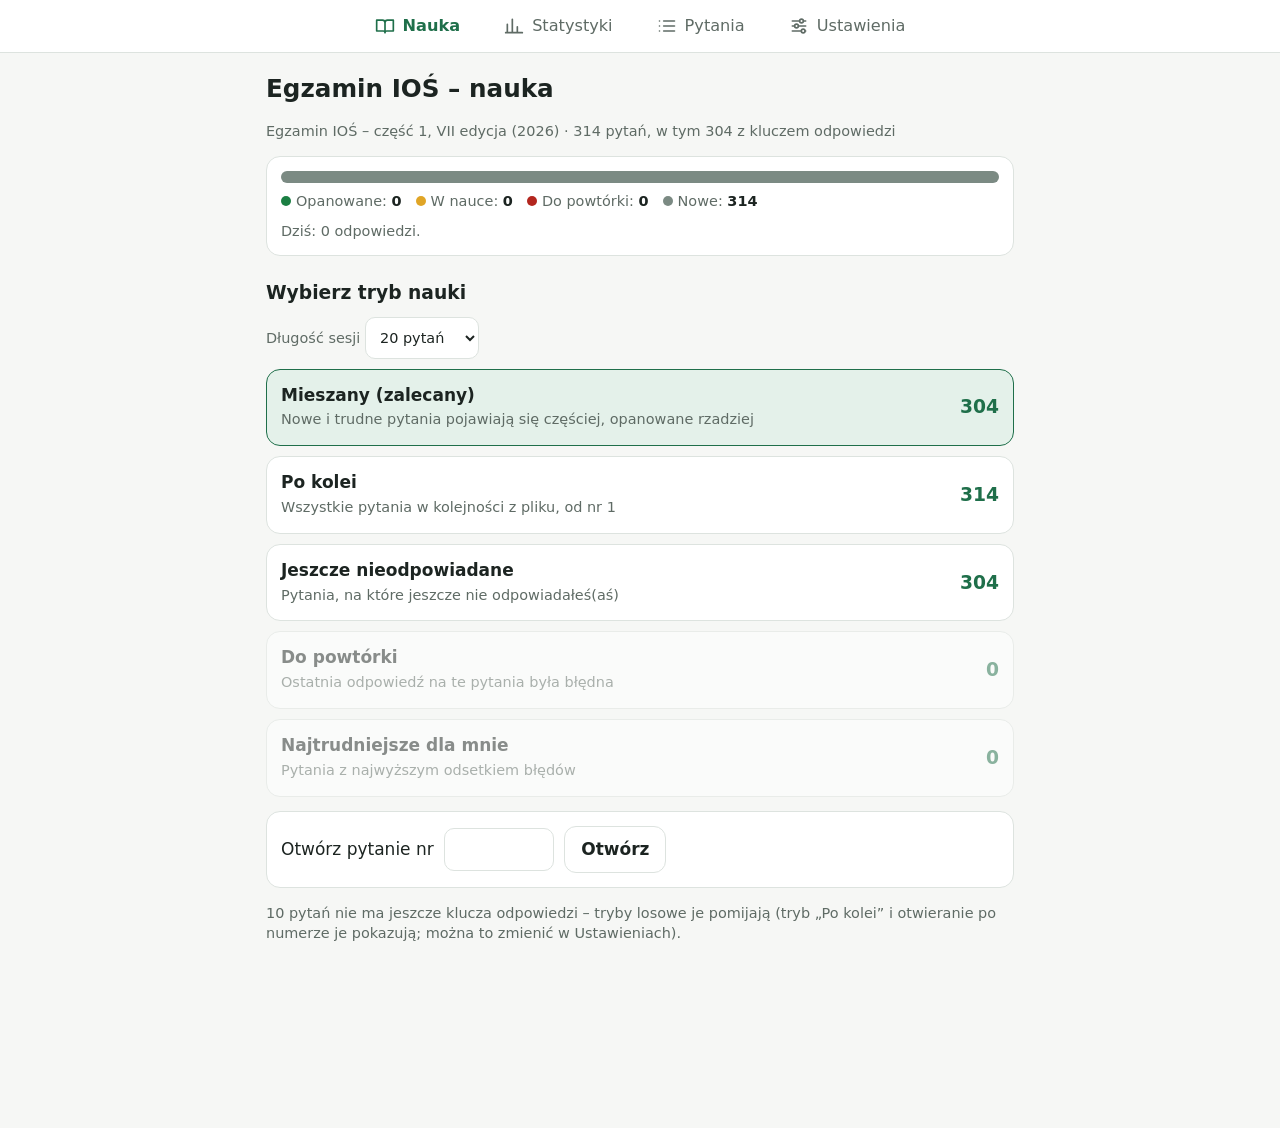
==== index.html @ b1e1f690 "Add files via upload" ====
<!doctype html>
<html lang="pl">
<head>
<meta charset="utf-8">
<meta name="viewport" content="width=device-width, initial-scale=1, viewport-fit=cover">
<title>Egzamin IOŚ – nauka</title>
<link rel="manifest" href="manifest.webmanifest">
<meta name="theme-color" content="#1f6f4a">
<link rel="icon" href="icons/icon-192.png">
<link rel="apple-touch-icon" href="icons/apple-touch-icon.png">
<meta name="mobile-web-app-capable" content="yes">
<meta name="apple-mobile-web-app-capable" content="yes">
<meta name="apple-mobile-web-app-title" content="Egzamin IOŚ">
<link rel="stylesheet" href="style.css">
</head>
<body>
<main id="view"><p class="muted" style="padding:16px">Ładowanie…</p></main>
<nav id="nav" aria-label="Nawigacja">
  <a href="#/" data-r="home"><svg viewBox="0 0 24 24" aria-hidden="true"><path d="M2 5h7a3 3 0 0 1 3 3v12a2 2 0 0 0-2-2H2z M22 5h-7a3 3 0 0 0-3 3v12a2 2 0 0 1 2-2h8z"/></svg><span>Nauka</span></a>
  <a href="#/stats" data-r="stats"><svg viewBox="0 0 24 24" aria-hidden="true"><path d="M4 20V10M10 20V4M16 20v-7M22 20H2"/></svg><span>Statystyki</span></a>
  <a href="#/list" data-r="list"><svg viewBox="0 0 24 24" aria-hidden="true"><path d="M8 6h13M8 12h13M8 18h13M3 6h.01M3 12h.01M3 18h.01"/></svg><span>Pytania</span></a>
  <a href="#/settings" data-r="settings"><svg viewBox="0 0 24 24" aria-hidden="true"><path d="M4 6h8M18 6h2M4 12h2M12 12h8M4 18h10M20 18h0"/><circle cx="15" cy="6" r="2.2"/><circle cx="9" cy="12" r="2.2"/><circle cx="17" cy="18" r="2.2"/></svg><span>Ustawienia</span></a>
</nav>
<div id="toast" role="status" aria-live="polite"></div>
<div id="modal"></div>
<script src="app.js"></script>
</body>
</html>
---- style.css ----
:root {
  --bg: #f6f7f5; --card: #ffffff; --fg: #1c2421; --muted: #5f6b65; --line: #dde3df;
  --pri: #1f6f4a; --pri-fg: #ffffff; --pri-soft: #e4f1ea;
  --ok: #1b7f43; --okbg: #e3f4e8; --bad: #b3261e; --badbg: #fbe6e4;
  --warn: #7a5200; --warnbg: #fff3d6; --new: #7b8a83;
  --nav-h: 60px; --fs: 17px;
}
html[data-theme="dark"] {
  --bg: #121614; --card: #1c211f; --fg: #e8ece9; --muted: #9aa6a0; --line: #313a36;
  --pri: #4cae80; --pri-fg: #0b1a12; --pri-soft: #1d2e25;
  --ok: #5fcf8a; --okbg: #17301f; --bad: #ff8a80; --badbg: #3a1d1b;
  --warn: #f0c36a; --warnbg: #3a2f14; --new: #8a9892;
}
@media (prefers-color-scheme: dark) {
  html:not([data-theme="light"]) {
    --bg: #121614; --card: #1c211f; --fg: #e8ece9; --muted: #9aa6a0; --line: #313a36;
    --pri: #4cae80; --pri-fg: #0b1a12; --pri-soft: #1d2e25;
    --ok: #5fcf8a; --okbg: #17301f; --bad: #ff8a80; --badbg: #3a1d1b;
    --warn: #f0c36a; --warnbg: #3a2f14; --new: #8a9892;
  }
}
html { font-size: var(--fs); -webkit-text-size-adjust: 100%; }
html.fs-s { --fs: 15px; } html.fs-l { --fs: 19px; } html.fs-xl { --fs: 21px; }
* { box-sizing: border-box; }
body {
  margin: 0; background: var(--bg); color: var(--fg);
  font-family: system-ui, -apple-system, "Segoe UI", Roboto, "Helvetica Neue", Arial, sans-serif;
  line-height: 1.4; min-height: 100vh; min-height: 100dvh;
}
#view { max-width: 780px; margin: 0 auto; padding: 16px 16px calc(var(--nav-h) + 150px + env(safe-area-inset-bottom)); }
h1 { font-size: 1.45rem; margin: .2rem 0 .3rem; }
h2 { font-size: 1.1rem; margin: 1.4rem 0 .6rem; }
h3 { font-size: 1rem; margin: 0 0 .5rem; }
.muted { color: var(--muted); }
.small { font-size: .85rem; }
.card { background: var(--card); border: 1px solid var(--line); border-radius: 14px; padding: 14px; margin: 0 0 12px; }
.grid { display: grid; gap: 10px; grid-template-columns: repeat(auto-fit, minmax(150px, 1fr)); margin: 0 0 12px; }
.stat { background: var(--card); border: 1px solid var(--line); border-radius: 14px; padding: 12px 14px; }
.stat b { display: block; font-size: 1.6rem; line-height: 1.1; }
.stat span { color: var(--muted); font-size: .82rem; }
.good { color: var(--ok); } .badc { color: var(--bad); }

/* nawigacja */
#nav {
  position: fixed; left: 0; right: 0; bottom: 0; z-index: 20; display: flex;
  background: var(--card); border-top: 1px solid var(--line); padding-bottom: env(safe-area-inset-bottom);
}
#nav a {
  flex: 1; display: flex; flex-direction: column; align-items: center; justify-content: center; gap: 2px;
  height: var(--nav-h); color: var(--muted); text-decoration: none; font-size: .72rem;
}
#nav svg { width: 24px; height: 24px; fill: none; stroke: currentColor; stroke-width: 2; stroke-linecap: round; stroke-linejoin: round; }
#nav a.on { color: var(--pri); font-weight: 650; }
@media (min-width: 760px) {
  body { display: flex; flex-direction: column; }
  #nav { position: sticky; top: 0; bottom: auto; order: -1; border-top: 0; border-bottom: 1px solid var(--line); justify-content: center; padding-bottom: 0; }
  #nav a { flex: 0 0 auto; flex-direction: row; gap: 8px; padding: 0 22px; height: 52px; font-size: .95rem; }
  #nav svg { width: 20px; height: 20px; }
  #view { width: 100%; padding-bottom: 170px; }
}

/* przyciski */
.btn {
  font: inherit; border: 1px solid var(--line); background: var(--card); color: var(--fg);
  border-radius: 12px; padding: 11px 16px; min-height: 46px; cursor: pointer; font-weight: 600;
}
.btn:hover { border-color: var(--pri); }
.btn.pri { background: var(--pri); color: var(--pri-fg); border-color: var(--pri); }
.btn.danger { color: var(--bad); border-color: var(--bad); }
.btn.ghost { background: transparent; }
.btn[disabled] { opacity: .5; cursor: default; }
.btns { display: flex; flex-wrap: wrap; gap: 8px; }
.btns .btn { flex: 1 1 auto; }

/* tryby nauki */
.mode {
  display: flex; align-items: center; gap: 12px; width: 100%; text-align: left; font: inherit; color: inherit;
  background: var(--card); border: 1px solid var(--line); border-radius: 14px; padding: 14px; margin: 0 0 10px; cursor: pointer;
}
.mode:hover { border-color: var(--pri); }
.mode[disabled] { opacity: .5; cursor: default; }
.mode .t { flex: 1; } .mode .t b { display: block; } .mode .t span { color: var(--muted); font-size: .85rem; }
.mode .n { font-weight: 700; color: var(--pri); font-size: 1.1rem; }
.mode.rec { border-color: var(--pri); background: var(--pri-soft); }
.row { display: flex; gap: 10px; align-items: center; flex-wrap: wrap; }
select, input[type=number], input[type=search], input[type=text] {
  font: inherit; color: var(--fg); background: var(--card); border: 1px solid var(--line);
  border-radius: 10px; padding: 9px 10px; min-height: 42px;
}
input[type=search] { width: 100%; }

/* pasek */
.bar { display: flex; height: 12px; border-radius: 7px; overflow: hidden; background: var(--line); }
.bar i { display: block; height: 100%; }
.c-mastered { background: var(--ok); } .c-learning { background: #e0a526; } .c-hard { background: var(--bad); } .c-new { background: var(--new); }
.legend { display: flex; flex-wrap: wrap; gap: 4px 14px; margin-top: 8px; font-size: .85rem; color: var(--muted); }
.legend b { color: var(--fg); }
.dot { display: inline-block; width: 10px; height: 10px; border-radius: 50%; margin-right: 5px; vertical-align: baseline; }

/* pytanie */
.qhead { display: flex; align-items: center; gap: 10px; margin-bottom: 6px; }
.qhead .no { font-weight: 700; }
.qhead .sp { flex: 1; }
.tally { font-variant-numeric: tabular-nums; font-size: .9rem; }
.prog { height: 5px; background: var(--line); border-radius: 3px; overflow: hidden; margin-bottom: 14px; }
.prog i { display: block; height: 100%; background: var(--pri); }
.qtext { font-size: 1.1rem; font-weight: 600; margin: 0 0 14px; white-space: pre-line; overflow-wrap: anywhere; }
.opt {
  display: flex; gap: 12px; width: 100%; text-align: left; align-items: flex-start; font: inherit; color: inherit;
  background: var(--card); border: 2px solid var(--line); border-radius: 14px; padding: 12px 14px; margin: 0 0 10px; cursor: pointer;
}
.opt:hover:not([disabled]) { border-color: var(--pri); }
.opt .let {
  flex: 0 0 auto; width: 2rem; height: 2rem; border-radius: 50%; display: grid; place-items: center;
  background: var(--line); font-weight: 700; text-transform: uppercase;
}
.opt .txt { flex: 1; white-space: pre-line; overflow-wrap: anywhere; line-height: 1.4; padding-top: 3px; }
.opt .mk { flex: 0 0 auto; font-weight: 800; padding-top: 3px; }
.opt[disabled] { cursor: default; }
.opt.ok { border-color: var(--ok); background: var(--okbg); }
.opt.ok .let { background: var(--ok); color: var(--pri-fg); }
.opt.ok .mk { color: var(--ok); }
.opt.bad { border-color: var(--bad); background: var(--badbg); }
.opt.bad .let { background: var(--bad); color: #fff; }
.opt.bad .mk { color: var(--bad); }
.opt.dim { opacity: .55; }
.opt.sel { border-color: var(--pri); }

.fb {
  position: sticky; bottom: calc(var(--nav-h) + env(safe-area-inset-bottom) + 8px);
  background: var(--card); border: 2px solid var(--line); border-radius: 14px; padding: 12px; margin-top: 8px;
  box-shadow: 0 6px 22px rgba(0,0,0,.14); z-index: 5;
}
@media (min-width: 760px) { .fb { bottom: 12px; } }
.fb.ok { border-color: var(--ok); } .fb.bad { border-color: var(--bad); } .fb.info { border-color: var(--warn); }
.fb .msg { font-weight: 700; margin-bottom: 8px; }
.fb.ok .msg { color: var(--ok); } .fb.bad .msg { color: var(--bad); } .fb.info .msg { color: var(--warn); }
.expl { background: var(--pri-soft); border-radius: 12px; padding: 12px 14px; margin: 4px 0 10px; white-space: pre-line; }
.expl h3 { margin-bottom: 4px; }
.note { background: var(--warnbg); color: var(--fg); border-radius: 12px; padding: 10px 14px; margin: 4px 0 10px; font-size: .92rem; }
.kbd { font-size: .8rem; color: var(--muted); margin-top: 10px; }
@media (max-width: 759px) { .kbd { display: none; } }

/* listy */
.chips { display: flex; flex-wrap: wrap; gap: 6px; margin: 10px 0; }
.chip { font: inherit; font-size: .85rem; border: 1px solid var(--line); background: var(--card); color: var(--fg); border-radius: 20px; padding: 6px 12px; cursor: pointer; }
.chip.on { background: var(--pri); color: var(--pri-fg); border-color: var(--pri); }
.qrow {
  display: flex; gap: 10px; align-items: flex-start; width: 100%; text-align: left; font: inherit; color: inherit;
  background: var(--card); border: 1px solid var(--line); border-radius: 12px; padding: 10px 12px; margin: 0 0 8px; cursor: pointer;
}
.qrow:hover { border-color: var(--pri); }
.qrow .id { flex: 0 0 2.6rem; font-weight: 700; color: var(--muted); font-variant-numeric: tabular-nums; }
.qrow .tx { flex: 1; overflow-wrap: anywhere; }
.qrow .tx small { display: block; color: var(--muted); margin-top: 2px; }
.tag { font-size: .75rem; border-radius: 10px; padding: 2px 8px; white-space: nowrap; border: 1px solid var(--line); color: var(--muted); }
.tag.mastered { color: var(--ok); border-color: var(--ok); } .tag.hard { color: var(--bad); border-color: var(--bad); }
.tag.learning { color: var(--warn); border-color: var(--warn); }

svg.chart { width: 100%; height: auto; display: block; }
svg.chart text { fill: var(--muted); font-size: 15px; }
svg.chart .gl line { stroke: var(--line); }
svg.chart .bars rect { fill: var(--line); }
svg.chart .ln { fill: none; stroke: var(--pri); stroke-width: 2.5; stroke-linejoin: round; }
svg.chart .pt { fill: var(--pri); stroke: var(--card); stroke-width: 2; }

/* toast i modal */
#toast { position: fixed; left: 50%; transform: translateX(-50%); bottom: calc(var(--nav-h) + env(safe-area-inset-bottom) + 14px); z-index: 50; display: flex; flex-direction: column; gap: 8px; align-items: center; pointer-events: none; width: calc(100% - 24px); max-width: 520px; }
#toast .t { pointer-events: auto; background: #26302b; color: #fff; padding: 11px 16px; border-radius: 12px; box-shadow: 0 6px 20px rgba(0,0,0,.3); display: flex; gap: 14px; align-items: center; }
#toast .t button { font: inherit; font-weight: 700; color: #9be3bc; background: none; border: 0; cursor: pointer; padding: 4px; }
.mback { position: fixed; inset: 0; background: rgba(0,0,0,.5); z-index: 60; display: grid; place-items: center; padding: 16px; }
.mbox { background: var(--card); color: var(--fg); border-radius: 16px; padding: 18px; max-width: 460px; width: 100%; max-height: 90vh; overflow: auto; }
.mbody { margin: 0 0 14px; white-space: pre-line; }
.mbtns { display: flex; flex-wrap: wrap; gap: 8px; justify-content: flex-end; }
.hidden { display: none !important; }
table.t { width: 100%; border-collapse: collapse; font-size: .92rem; }
table.t td, table.t th { text-align: left; padding: 8px 6px; border-bottom: 1px solid var(--line); vertical-align: top; }
table.t th { color: var(--muted); font-weight: 600; font-size: .8rem; }
table.t tr.click { cursor: pointer; } table.t tr.click:hover td { background: var(--pri-soft); }
table.t td.num { white-space: nowrap; font-variant-numeric: tabular-nums; }

.kh { font-weight: 400; opacity: .7; }
@media (max-width: 759px) { .kh { display: none; } }
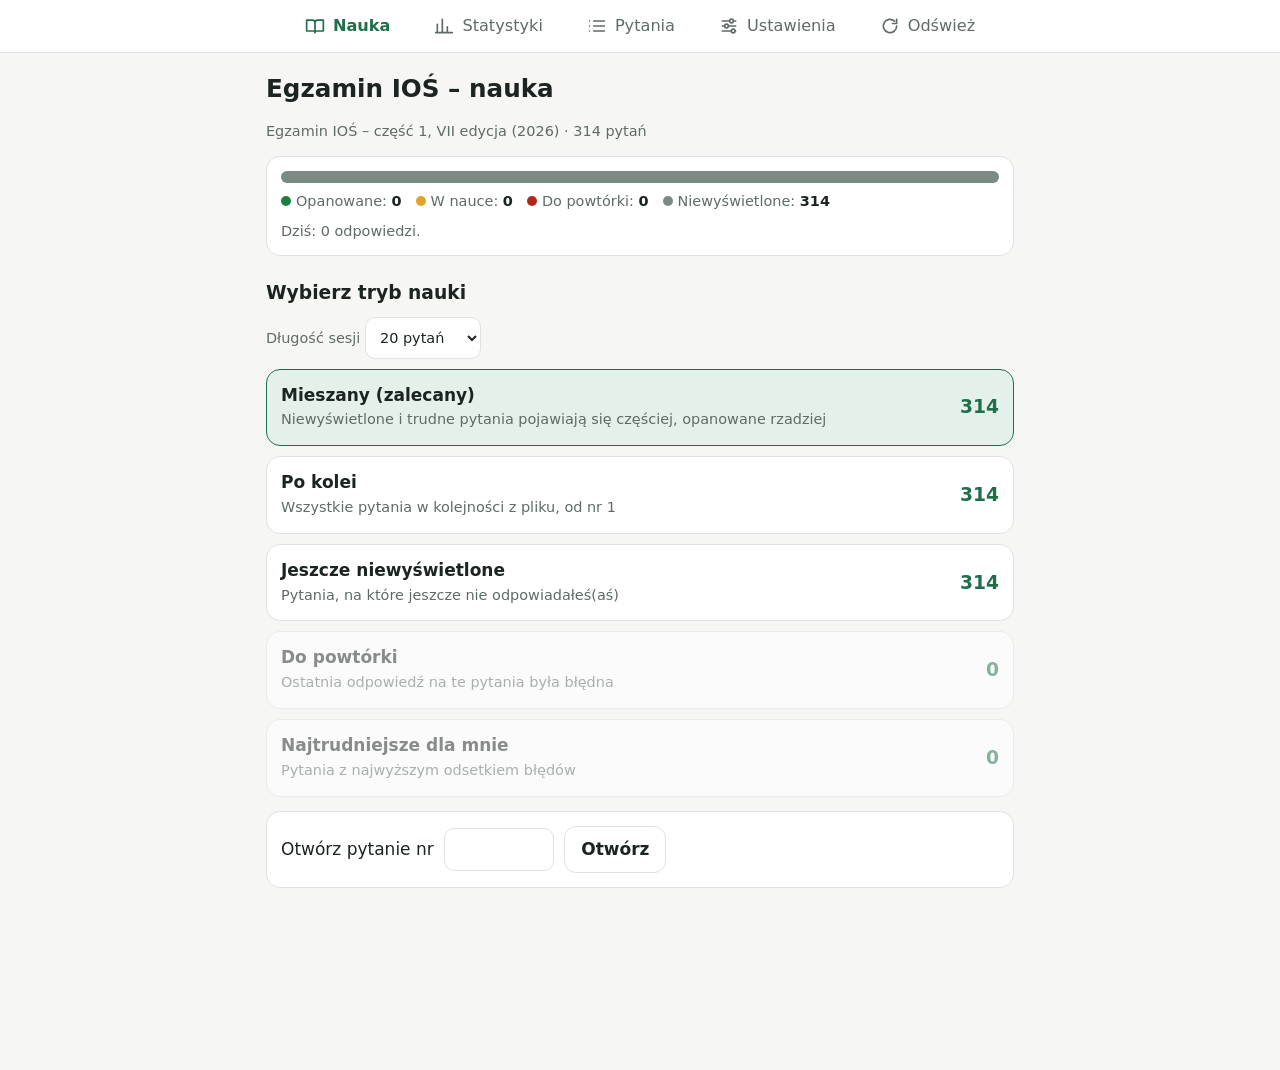
==== commit 20ce9e05: "Add files via upload" ====
--- a/index.html
+++ b/index.html
@@ -11,7 +11,7 @@
 <meta name="mobile-web-app-capable" content="yes">
 <meta name="apple-mobile-web-app-capable" content="yes">
 <meta name="apple-mobile-web-app-title" content="Egzamin IOŚ">
-<link rel="stylesheet" href="style.css">
+<link rel="stylesheet" href="style.css?v=1.1.3">
 </head>
 <body>
 <main id="view"><p class="muted" style="padding:16px">Ładowanie…</p></main>
@@ -20,9 +20,10 @@
   <a href="#/stats" data-r="stats"><svg viewBox="0 0 24 24" aria-hidden="true"><path d="M4 20V10M10 20V4M16 20v-7M22 20H2"/></svg><span>Statystyki</span></a>
   <a href="#/list" data-r="list"><svg viewBox="0 0 24 24" aria-hidden="true"><path d="M8 6h13M8 12h13M8 18h13M3 6h.01M3 12h.01M3 18h.01"/></svg><span>Pytania</span></a>
   <a href="#/settings" data-r="settings"><svg viewBox="0 0 24 24" aria-hidden="true"><path d="M4 6h8M18 6h2M4 12h2M12 12h8M4 18h10M20 18h0"/><circle cx="15" cy="6" r="2.2"/><circle cx="9" cy="12" r="2.2"/><circle cx="17" cy="18" r="2.2"/></svg><span>Ustawienia</span></a>
+  <button id="rfsh" type="button" data-act="refresh" title="Odśwież aplikację (pobierz najnowszą wersję)"><svg viewBox="0 0 24 24" aria-hidden="true"><path d="M20 12a8 8 0 1 1-2.5-5.8M20 4v5h-5"/></svg><span>Odśwież</span></button>
 </nav>
 <div id="toast" role="status" aria-live="polite"></div>
 <div id="modal"></div>
-<script src="app.js"></script>
+<script src="app.js?v=1.1.3"></script>
 </body>
 </html>
--- a/style.css
+++ b/style.css
@@ -20,6 +20,8 @@
   }
 }
 html { font-size: var(--fs); -webkit-text-size-adjust: 100%; }
+/* wyłącza gest „ściągnij w dół, aby odświeżyć” (Android/Chrome), który przerywał sesję */
+html, body { overscroll-behavior-y: none; }
 html.fs-s { --fs: 15px; } html.fs-l { --fs: 19px; } html.fs-xl { --fs: 21px; }
 * { box-sizing: border-box; }
 body {
@@ -49,6 +51,8 @@
   flex: 1; display: flex; flex-direction: column; align-items: center; justify-content: center; gap: 2px;
   height: var(--nav-h); color: var(--muted); text-decoration: none; font-size: .72rem;
 }
+#rfsh { display: none; flex: 0 0 auto; align-items: center; gap: 8px; padding: 0 22px; height: 52px; font: inherit; font-size: .95rem; color: var(--muted); background: none; border: 0; cursor: pointer; }
+#rfsh:hover { color: var(--fg); }
 #nav svg { width: 24px; height: 24px; fill: none; stroke: currentColor; stroke-width: 2; stroke-linecap: round; stroke-linejoin: round; }
 #nav a.on { color: var(--pri); font-weight: 650; }
 @media (min-width: 760px) {
@@ -56,6 +60,7 @@
   #nav { position: sticky; top: 0; bottom: auto; order: -1; border-top: 0; border-bottom: 1px solid var(--line); justify-content: center; padding-bottom: 0; }
   #nav a { flex: 0 0 auto; flex-direction: row; gap: 8px; padding: 0 22px; height: 52px; font-size: .95rem; }
   #nav svg { width: 20px; height: 20px; }
+  #rfsh { display: flex; }
   #view { width: 100%; padding-bottom: 170px; }
 }
 
@@ -104,6 +109,9 @@
 .tally { font-variant-numeric: tabular-nums; font-size: .9rem; }
 .prog { height: 5px; background: var(--line); border-radius: 3px; overflow: hidden; margin-bottom: 14px; }
 .prog i { display: block; height: 100%; background: var(--pri); }
+.qnav { display: flex; align-items: center; gap: 8px; margin: -4px 0 10px; }
+.qnav .sp { flex: 1; }
+.qnav .btn { min-height: 36px; padding: 4px 12px; font-size: .9rem; }
 .qtext { font-size: 1.1rem; font-weight: 600; margin: 0 0 14px; white-space: pre-line; overflow-wrap: anywhere; }
 .opt {
   display: flex; gap: 12px; width: 100%; text-align: left; align-items: flex-start; font: inherit; color: inherit;
@@ -157,6 +165,14 @@
 .tag.mastered { color: var(--ok); border-color: var(--ok); } .tag.hard { color: var(--bad); border-color: var(--bad); }
 .tag.learning { color: var(--warn); border-color: var(--warn); }
 
+/* sekcja „Błędne odpowiedzi z ostatniej sesji” na ekranie głównym */
+.rvhead { display: flex; align-items: center; gap: 10px; }
+.rvhead h2 { flex: 1; margin: 0; font-size: 1.05rem; }
+.rvx { min-height: 36px; padding: 4px 12px; }
+.rvlist { max-height: 42vh; overflow-y: auto; overscroll-behavior: contain; margin-top: 8px; }
+.rvlist .qrow:last-child { margin-bottom: 0; }
+.qrow.done { opacity: .5; }
+
 svg.chart { width: 100%; height: auto; display: block; }
 svg.chart text { fill: var(--muted); font-size: 15px; }
 svg.chart .gl line { stroke: var(--line); }
@@ -168,6 +184,10 @@
 #toast { position: fixed; left: 50%; transform: translateX(-50%); bottom: calc(var(--nav-h) + env(safe-area-inset-bottom) + 14px); z-index: 50; display: flex; flex-direction: column; gap: 8px; align-items: center; pointer-events: none; width: calc(100% - 24px); max-width: 520px; }
 #toast .t { pointer-events: auto; background: #26302b; color: #fff; padding: 11px 16px; border-radius: 12px; box-shadow: 0 6px 20px rgba(0,0,0,.3); display: flex; gap: 14px; align-items: center; }
 #toast .t button { font: inherit; font-weight: 700; color: #9be3bc; background: none; border: 0; cursor: pointer; padding: 4px; }
+#toast .t.alert { background: #c62828; border: 2px solid #fff; padding: 14px 16px; font-weight: 600; box-shadow: 0 8px 28px rgba(0,0,0,.45); }
+#toast .t.alert span { flex: 1; }
+#toast .t.alert button { color: #c62828; background: #fff; border-radius: 10px; padding: 9px 14px; min-height: 40px; }
+#toast .t.alert button.x { color: #fff; background: transparent; padding: 4px 8px; min-height: 0; }
 .mback { position: fixed; inset: 0; background: rgba(0,0,0,.5); z-index: 60; display: grid; place-items: center; padding: 16px; }
 .mbox { background: var(--card); color: var(--fg); border-radius: 16px; padding: 18px; max-width: 460px; width: 100%; max-height: 90vh; overflow: auto; }
 .mbody { margin: 0 0 14px; white-space: pre-line; }
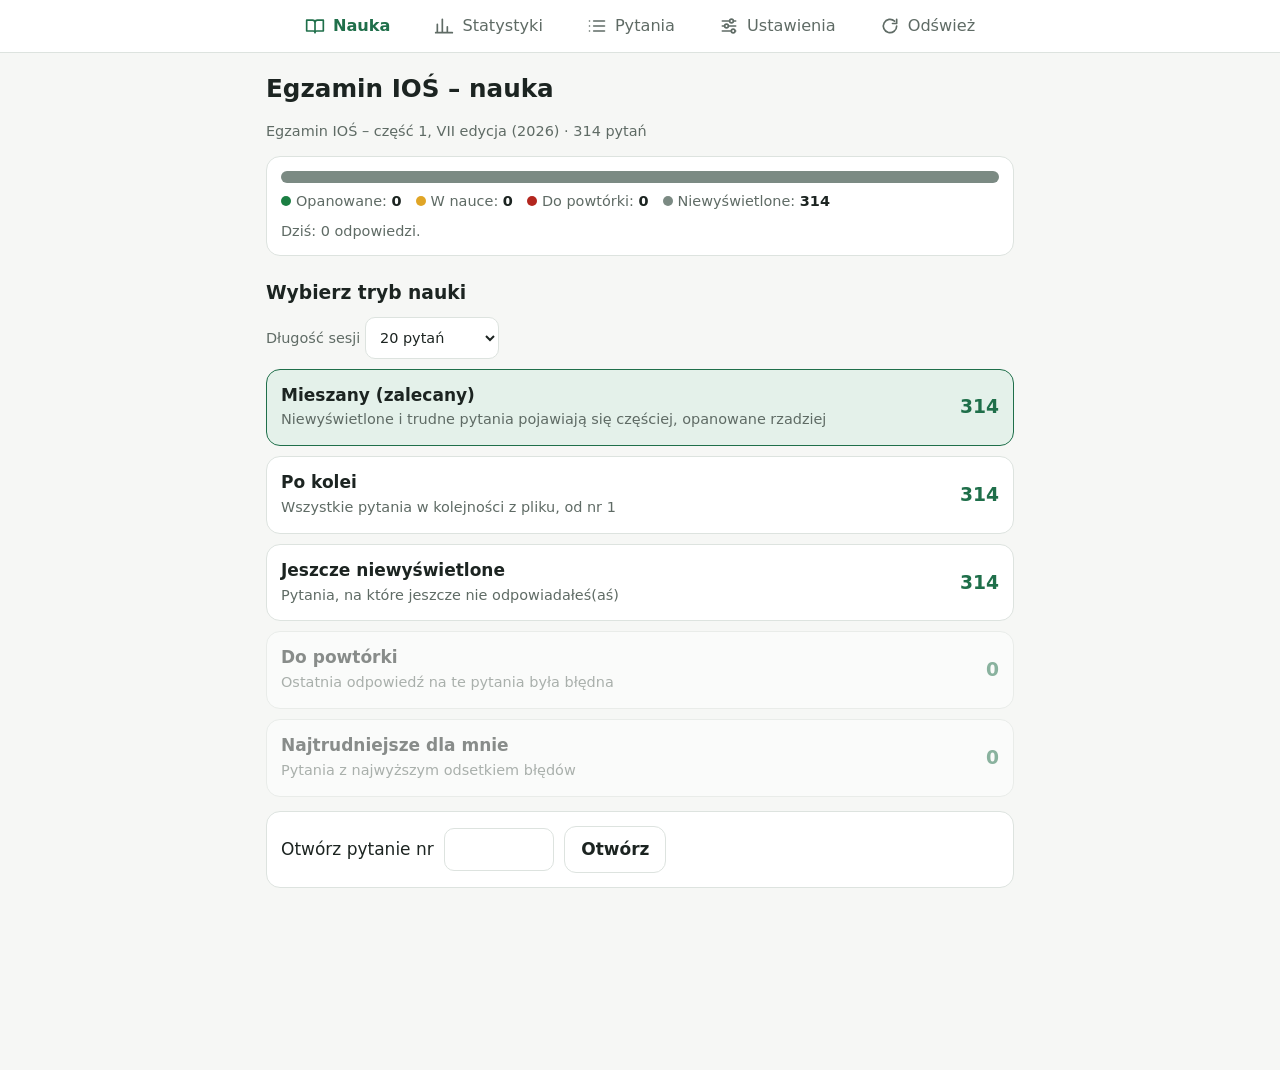
==== commit 197d5dea: "Add files via upload" ====
--- a/index.html
+++ b/index.html
@@ -11,7 +11,7 @@
 <meta name="mobile-web-app-capable" content="yes">
 <meta name="apple-mobile-web-app-capable" content="yes">
 <meta name="apple-mobile-web-app-title" content="Egzamin IOŚ">
-<link rel="stylesheet" href="style.css?v=1.1.3">
+<link rel="stylesheet" href="style.css?v=1.1.6">
 </head>
 <body>
 <main id="view"><p class="muted" style="padding:16px">Ładowanie…</p></main>
@@ -24,6 +24,6 @@
 </nav>
 <div id="toast" role="status" aria-live="polite"></div>
 <div id="modal"></div>
-<script src="app.js?v=1.1.3"></script>
+<script src="app.js?v=1.1.6"></script>
 </body>
 </html>
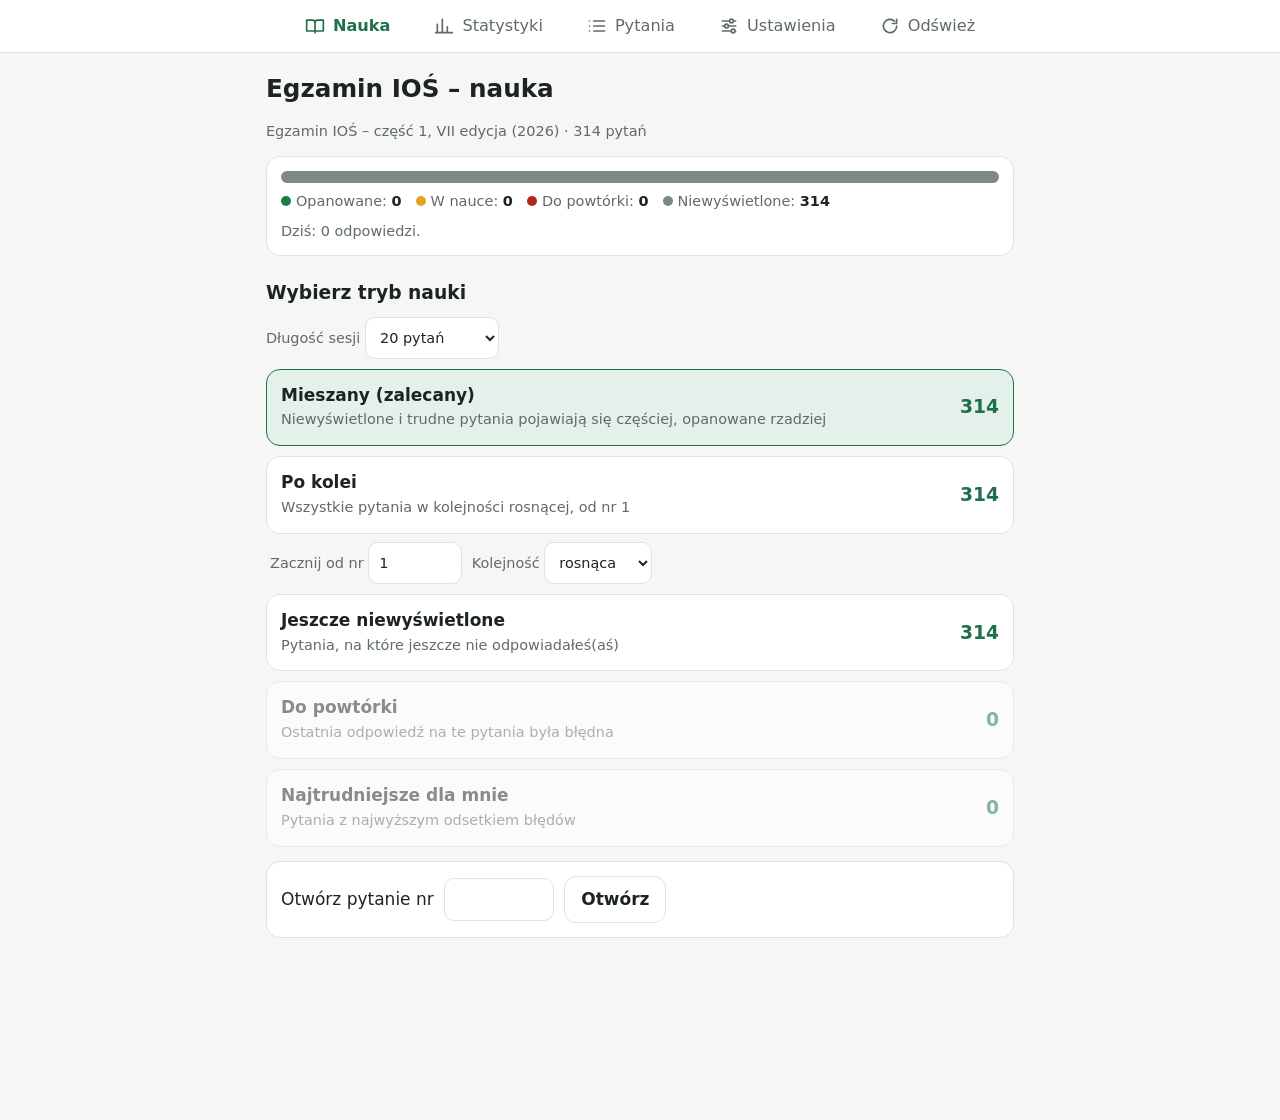
==== commit 587417ea: "Add files via upload" ====
--- a/index.html
+++ b/index.html
@@ -11,7 +11,7 @@
 <meta name="mobile-web-app-capable" content="yes">
 <meta name="apple-mobile-web-app-capable" content="yes">
 <meta name="apple-mobile-web-app-title" content="Egzamin IOŚ">
-<link rel="stylesheet" href="style.css?v=1.1.6">
+<link rel="stylesheet" href="style.css?v=1.1.7">
 </head>
 <body>
 <main id="view"><p class="muted" style="padding:16px">Ładowanie…</p></main>
@@ -24,6 +24,6 @@
 </nav>
 <div id="toast" role="status" aria-live="polite"></div>
 <div id="modal"></div>
-<script src="app.js?v=1.1.6"></script>
+<script src="app.js?v=1.1.7"></script>
 </body>
 </html>
--- a/style.css
+++ b/style.css
@@ -201,3 +201,4 @@
 
 .kh { font-weight: 400; opacity: .7; }
 @media (max-width: 759px) { .kh { display: none; } }
+.seqopt { margin: -2px 0 10px; padding-left: 4px; }
